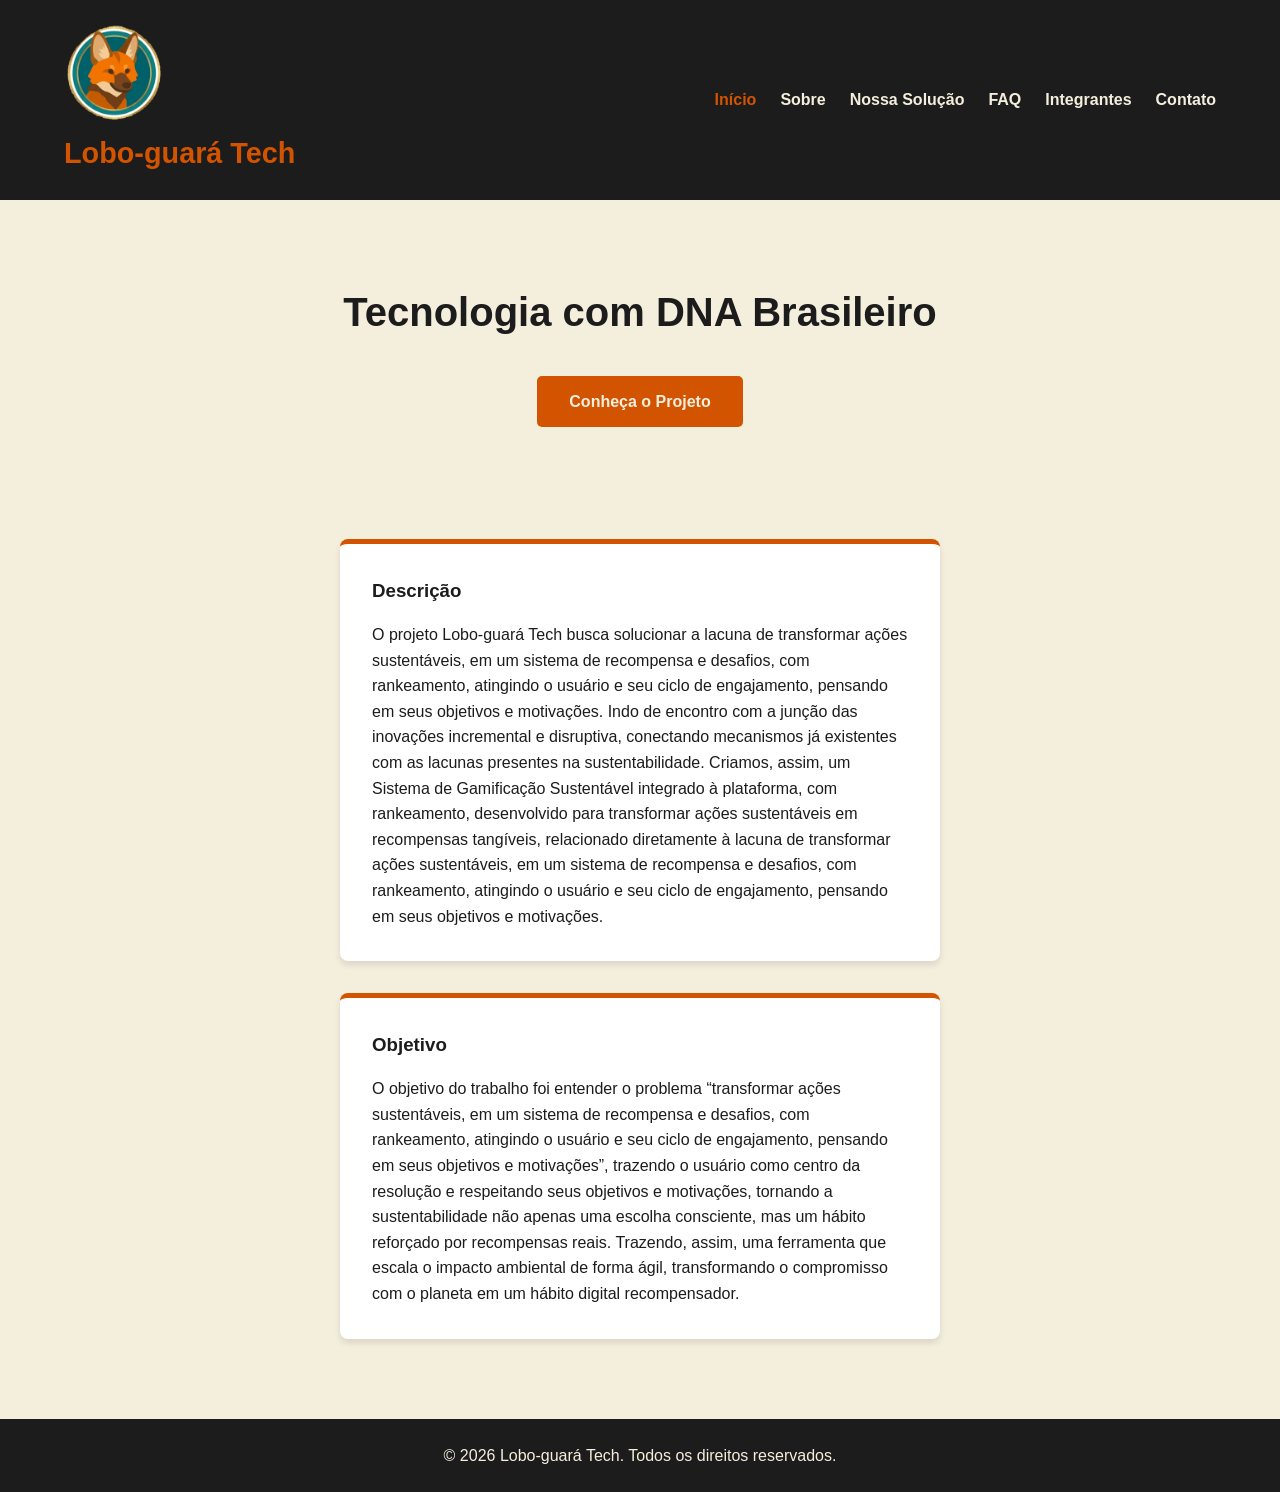
==== index.html @ 88eff368 "Primeira versão" ====
<!DOCTYPE html>
<html lang="pt-BR">
<head>
    <meta charset="UTF-8">
    <meta name="viewport" content="width=device-width, initial-scale=1.0">
    <title>Lobo-guará Tech | Início</title>
    <link rel="stylesheet" href="css/style.css">
    <script src="js/main.js" defer></script>
</head>
<body>

    <header class="cabecalho-principal">
        <div class="logo">
            <!-- Insira a imagem do logo do projeto na tag abaixo -->
             <a href="index.html"><img src="assets/img/Guara.PNG" alt="Lobo-guará Tech" width="100px"></a>
            <h1>Lobo-guará Tech</h1>

        </div>
        
        <nav class="menu-navegacao">
            <ul>
                <li><a href="index.html" class="ativo">Início</a></li>
                <li><a href="pag/sobre.html">Sobre</a></li>
                <li><a href="pag/solucao.html">Nossa Solução</a></li> 
                <li><a href="pag/faq.html">FAQ</a></li>
                <li><a href="pag/integrantes.html">Integrantes</a></li>
                <li><a href="pag/contato.html">Contato</a></li>
            </ul>
        </nav>
    </header>

    <main>
        <!-- Apenas um h1 por página foi utilizado (no header), agora usamos h2 em diante -->
        <section class="hero-section">
            <div class="conteudo-hero">
                <h2>Tecnologia com DNA Brasileiro</h2>
                <p>
                    <!-- Escreva aqui um parágrafo de impacto apresentando o problema que a Lobo-guará Tech resolve (ex: engajamento sustentável, gamificação, etc). -->
                </p>
                <a href="pag/sobre.html" class="btn-primary">Conheça o Projeto</a>
            </div>
        </section>

        <section class="destaques">
            <article class="card-info">
                <h3>Descrição</h3>
                <p>O projeto Lobo-guará Tech busca solucionar a lacuna de transformar ações sustentáveis, em um sistema de recompensa e desafios, com rankeamento, atingindo o usuário e seu ciclo de engajamento, pensando em seus objetivos e motivações. Indo de encontro com a junção das inovações incremental e disruptiva, conectando mecanismos já existentes com as lacunas presentes na sustentabilidade. Criamos, assim, um Sistema de Gamificação Sustentável integrado à plataforma, com rankeamento, desenvolvido para transformar ações sustentáveis em recompensas tangíveis, relacionado diretamente à lacuna de transformar ações sustentáveis, em um sistema de recompensa e desafios, com rankeamento, atingindo o usuário e seu ciclo de engajamento, pensando em seus objetivos e motivações.</p>
            </article>

            <article class="card-info">
                <h3>Objetivo</h3>
                <p>O objetivo do trabalho foi entender o problema “transformar ações sustentáveis, em um sistema de recompensa e desafios, com rankeamento, atingindo o usuário e seu ciclo de engajamento, pensando em seus objetivos e motivações”, trazendo o usuário como centro da resolução e respeitando seus objetivos e motivações, tornando a sustentabilidade não apenas uma escolha consciente, mas um hábito reforçado por recompensas reais. Trazendo, assim, uma ferramenta que escala o impacto ambiental de forma ágil, transformando o compromisso com o planeta em um hábito digital recompensador.
                </p>
            </article>

        </section>
    </main>

    <footer>
        <p>&copy; 2026 Lobo-guará Tech. Todos os direitos reservados.</p>
        <!-- Escreva aqui ou adicione links para redes sociais, se houver -->
    </footer>

</body>
</html>
---- css/style.css ----
/* ========================================================
   1. VARIÁVEIS DE CORES (Regra 60/30/10) E TIPOGRAFIA
======================================================== */
:root {
    /* 60% Dominante - Fundo */
    --cor-dominante: #F4EEDD; 
    
    /* 30% Secundária - Elementos de destaque e botões */
    --cor-secundaria: #D35400; 
    
    /* 10% Destaque/Acento - Textos principais e detalhes */
    --cor-acento: #1C1C1C; 
    
    /* Variáveis Extras de Apoio */
    --cor-fundo-card: #FFFFFF;
    --fonte-principal: 'Segoe UI', Tahoma, Geneva, Verdana, sans-serif;
}

/* ========================================================
   2. RESET BÁSICO E LAYOUT GERAL
======================================================== */
* {
    margin: 0;
    padding: 0;
    box-sizing: border-box;
}

body {
    background-color: var(--cor-dominante);
    color: var(--cor-acento);
    font-family: var(--fonte-principal);
    line-height: 1.6;
}

/* ========================================================
   3. CABEÇALHO E NAVEGAÇÃO
======================================================== */
.cabecalho-principal {
    background-color: var(--cor-acento);
    color: var(--cor-dominante);
    padding: 1.5rem 5%;
    display: flex;
    justify-content: space-between;
    align-items: center;
}

.cabecalho-principal h1 {
    font-size: 1.8rem;
    color: var(--cor-secundaria); /* Toque da cor do lobo no logo */
}

.menu-navegacao ul {
    list-style: none;
    display: flex;
    gap: 1.5rem;
}

.menu-navegacao a {
    color: var(--cor-dominante);
    text-decoration: none;
    font-weight: 600;
    transition: color 0.3s ease;
}

.menu-navegacao a:hover, 
.menu-navegacao a.ativo {
    color: var(--cor-secundaria);
}

/* ========================================================
   4. SEÇÕES PRINCIPAIS (HERO E CARDS)
======================================================== */
.hero-section {
    text-align: center;
    padding: 5rem 2rem;
}

.hero-section h2 {
    font-size: 2.5rem;
    margin-bottom: 1rem;
}

.hero-section p {
    font-size: 1.2rem;
    max-width: 600px;
    margin: 0 auto 2rem auto;
}

/* Botão utilizando a cor secundária (30%) */
.btn-primary {
    background-color: var(--cor-secundaria);
    color: var(--cor-dominante);
    padding: 0.8rem 2rem;
    text-decoration: none;
    font-weight: bold;
    border-radius: 5px;
    transition: background-color 0.3s ease, transform 0.2s;
    display: inline-block;
}

.btn-primary:hover {
    background-color: #A04000; /* Tom mais escuro para o hover */
    transform: scale(1.05);
}

/* Layout de Cards (Demonstração de estrutura limpa) */
.destaques {
    display: flex;
    justify-content: center;
    gap: 2rem;
    padding: 2rem 5%;
    flex-wrap: wrap; /* Ajuda na responsividade inicial */
}

.card-info {
    background-color: var(--cor-fundo-card);
    padding: 2rem;
    border-radius: 8px;
    width: 600px;
    box-shadow: 0 4px 6px rgba(0,0,0,0.1);
    border-top: 5px solid var(--cor-secundaria);
}

.card-info h3 {
    margin-bottom: 1rem;
    color: var(--cor-acento);
}

/* ========================================================
   5. RODAPÉ
======================================================== */
footer {
    background-color: var(--cor-acento);
    color: var(--cor-dominante);
    text-align: center;
    padding: 1.5rem 0;
    margin-top: 3rem;
}

/* ========================================================
   6. RESPONSIVIDADE (Critério 7)
======================================================== */

/* Tablet (Telas até 768px) */
@media (max-width: 768px) {
    .cabecalho-principal {
        flex-direction: column;
        gap: 1rem;
        text-align: center;
    }
    
    .menu-navegacao ul {
        flex-wrap: wrap;
        justify-content: center;
    }

    .hero-section h2 {
        font-size: 2rem;
    }
}

/* Mobile (Telas até 480px) */
@media (max-width: 480px) {
    .destaques {
        flex-direction: column;
        align-items: center;
    }

    .card-info {
        width: 100%; /* Ocupa toda a tela no celular */
    }

    .menu-navegacao ul {
        flex-direction: column;
        gap: 0.5rem;
    }
}
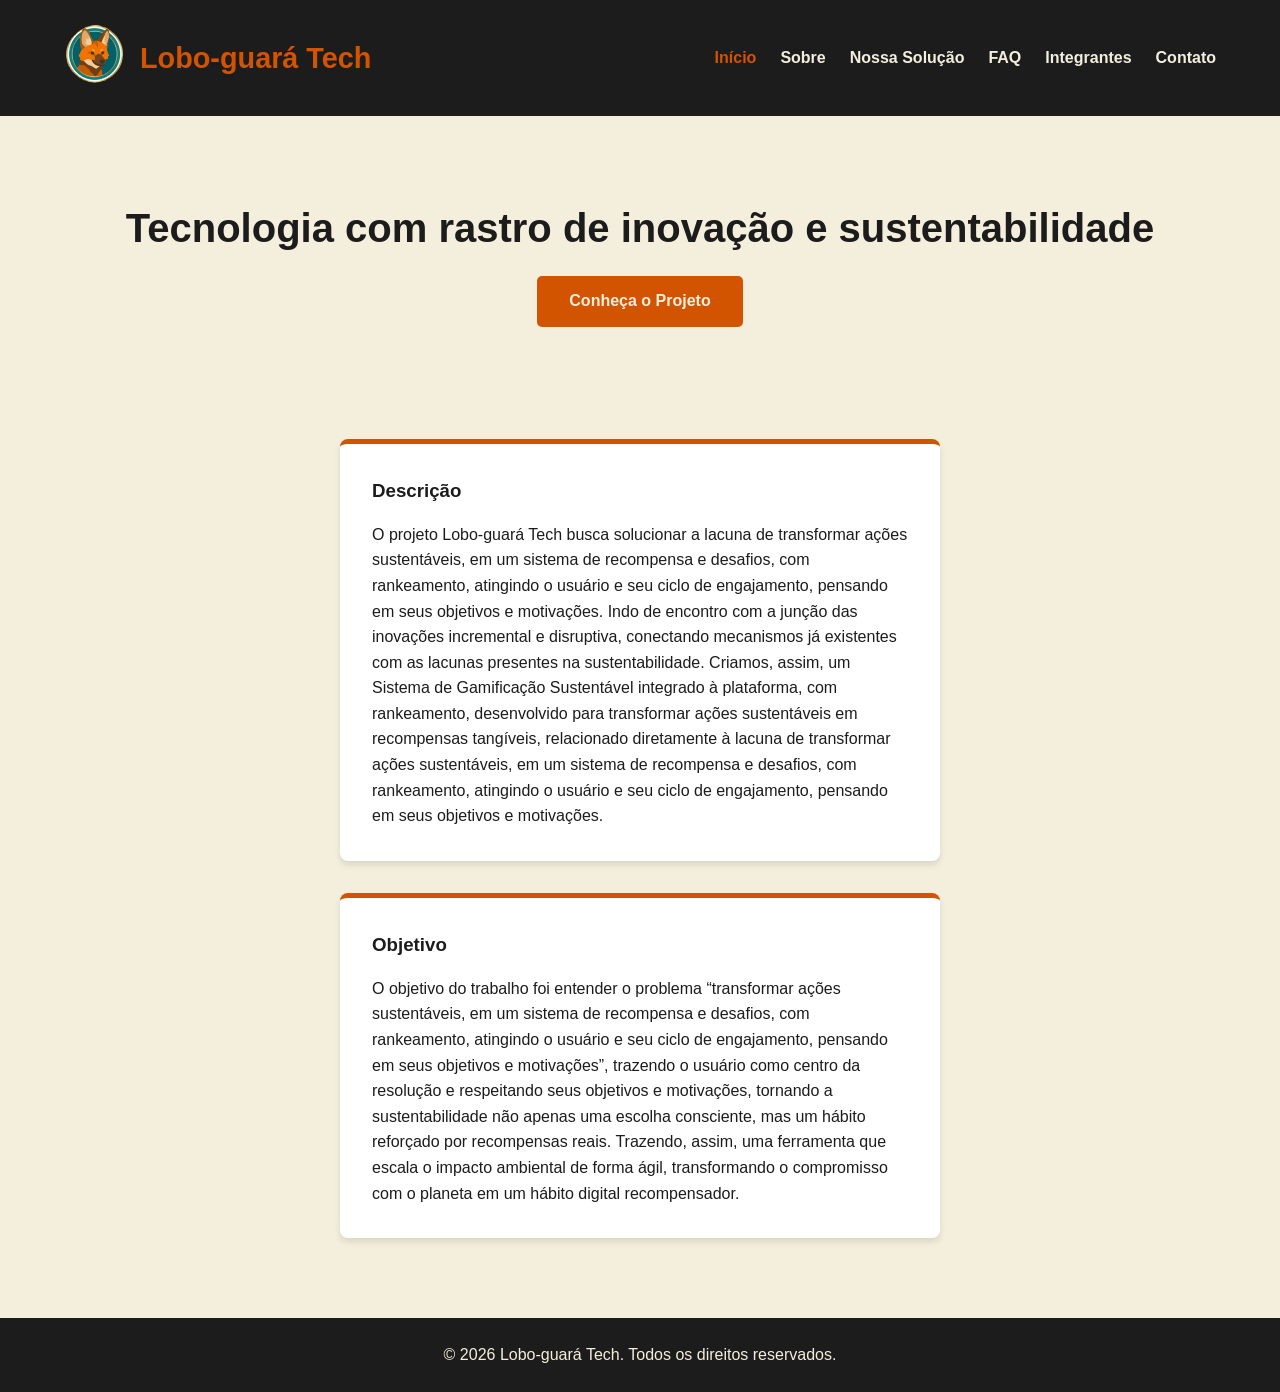
==== commit 8230c214: "Terceira versão" ====
--- a/index.html
+++ b/index.html
@@ -11,8 +11,7 @@
 
     <header class="cabecalho-principal">
         <div class="logo">
-            <!-- Insira a imagem do logo do projeto na tag abaixo -->
-             <a href="index.html"><img src="assets/img/Guara.PNG" alt="Lobo-guará Tech" width="100px"></a>
+             <a href="index.html"><img src="img/Guara.PNG" alt="Lobo-guará Tech"></a>
             <h1>Lobo-guará Tech</h1>
 
         </div>
@@ -30,13 +29,9 @@
     </header>
 
     <main>
-        <!-- Apenas um h1 por página foi utilizado (no header), agora usamos h2 em diante -->
         <section class="hero-section">
             <div class="conteudo-hero">
-                <h2>Tecnologia com DNA Brasileiro</h2>
-                <p>
-                    <!-- Escreva aqui um parágrafo de impacto apresentando o problema que a Lobo-guará Tech resolve (ex: engajamento sustentável, gamificação, etc). -->
-                </p>
+                <h2>Tecnologia com rastro de inovação e sustentabilidade</h2>
                 <a href="pag/sobre.html" class="btn-primary">Conheça o Projeto</a>
             </div>
         </section>
--- a/css/style.css
+++ b/css/style.css
@@ -1,24 +1,13 @@
-/* ========================================================
-   1. VARIÁVEIS DE CORES (Regra 60/30/10) E TIPOGRAFIA
-======================================================== */
+/* Cores na regra 60/30/10 */
 :root {
-    /* 60% Dominante - Fundo */
     --cor-dominante: #F4EEDD; 
-    
-    /* 30% Secundária - Elementos de destaque e botões */
     --cor-secundaria: #D35400; 
-    
-    /* 10% Destaque/Acento - Textos principais e detalhes */
     --cor-acento: #1C1C1C; 
-    
-    /* Variáveis Extras de Apoio */
     --cor-fundo-card: #FFFFFF;
     --fonte-principal: 'Segoe UI', Tahoma, Geneva, Verdana, sans-serif;
 }
 
-/* ========================================================
-   2. RESET BÁSICO E LAYOUT GERAL
-======================================================== */
+/* Reset de informações e layout */
 * {
     margin: 0;
     padding: 0;
@@ -32,9 +21,7 @@
     line-height: 1.6;
 }
 
-/* ========================================================
-   3. CABEÇALHO E NAVEGAÇÃO
-======================================================== */
+/* Cabeçalho */
 .cabecalho-principal {
     background-color: var(--cor-acento);
     color: var(--cor-dominante);
@@ -44,9 +31,24 @@
     align-items: center;
 }
 
+.cabecalho-principal .logo {
+    display: flex;
+    align-items: center;
+    gap: 15px;
+}
+
+
+.cabecalho-principal .logo img {
+    height: 60px;
+    width: auto;
+    object-fit: contain; 
+    
+}
+
 .cabecalho-principal h1 {
     font-size: 1.8rem;
-    color: var(--cor-secundaria); /* Toque da cor do lobo no logo */
+    color: var(--cor-secundaria);
+    font-weight: 700;
 }
 
 .menu-navegacao ul {
@@ -67,9 +69,7 @@
     color: var(--cor-secundaria);
 }
 
-/* ========================================================
-   4. SEÇÕES PRINCIPAIS (HERO E CARDS)
-======================================================== */
+/* Seções principais */
 .hero-section {
     text-align: center;
     padding: 5rem 2rem;
@@ -86,7 +86,6 @@
     margin: 0 auto 2rem auto;
 }
 
-/* Botão utilizando a cor secundária (30%) */
 .btn-primary {
     background-color: var(--cor-secundaria);
     color: var(--cor-dominante);
@@ -99,17 +98,16 @@
 }
 
 .btn-primary:hover {
-    background-color: #A04000; /* Tom mais escuro para o hover */
+    background-color: #A04000;
     transform: scale(1.05);
 }
 
-/* Layout de Cards (Demonstração de estrutura limpa) */
 .destaques {
     display: flex;
     justify-content: center;
     gap: 2rem;
     padding: 2rem 5%;
-    flex-wrap: wrap; /* Ajuda na responsividade inicial */
+    flex-wrap: wrap;
 }
 
 .card-info {
@@ -126,9 +124,7 @@
     color: var(--cor-acento);
 }
 
-/* ========================================================
-   5. RODAPÉ
-======================================================== */
+/* Rodapé */
 footer {
     background-color: var(--cor-acento);
     color: var(--cor-dominante);
@@ -137,11 +133,348 @@
     margin-top: 3rem;
 }
 
-/* ========================================================
-   6. RESPONSIVIDADE (Critério 7)
-======================================================== */
-
-/* Tablet (Telas até 768px) */
+/* Integrantes */
+
+.intro-quem-somos {
+    text-align: center;
+    padding: 3rem 5%;
+}
+
+.grid-integrantes {
+    display: flex;
+    justify-content: center;
+    flex-wrap: wrap; /* Garante que os cards quebrem de linha se não couberem */
+    gap: 2.5rem;
+    padding: 0 5% 4rem 5%;
+}
+
+.card-integrante {
+    background-color: var(--cor-fundo-card);
+    border-radius: 12px;
+    overflow: hidden;
+    width: 280px;
+    box-shadow: 0 8px 15px rgba(0,0,0,0.1);
+    transition: transform 0.3s ease;
+    border: 1px solid rgba(28, 28, 28, 0.1); /* 10% de detalhe escuro */
+}
+
+.card-integrante:hover {
+    transform: translateY(-10px);
+}
+
+.foto-container img {
+    width: 100%;
+    height: 250px;
+    object-fit: cover; /* Garante que a foto não fique esticada */
+    filter: grayscale(20%); /* Toque artístico opcional */
+}
+
+.info-integrante {
+    padding: 1.5rem;
+    text-align: center;
+}
+
+.info-integrante h3 {
+    color: var(--cor-acento);
+    margin-bottom: 0.5rem;
+    font-size: 1.4rem;
+}
+
+.info-integrante p {
+    font-size: 0.9rem;
+    margin-bottom: 0.3rem;
+}
+
+.links-sociais {
+    margin-top: 1.2rem;
+    display: flex;
+    justify-content: center;
+    gap: 0.8rem;
+}
+
+.btn-social {
+    text-decoration: none;
+    font-size: 0.85rem;
+    font-weight: bold;
+    padding: 0.5rem 1rem;
+    border: 2px solid var(--cor-secundaria);
+    color: var(--cor-secundaria);
+    border-radius: 20px;
+    transition: all 0.3s ease;
+}
+
+.btn-social:hover {
+    background-color: var(--cor-secundaria);
+    color: var(--cor-dominante);
+}
+
+@media (max-width: 480px) {
+    .grid-integrantes {
+        flex-direction: column;
+        align-items: center;
+    }
+    
+    .card-integrante {
+        width: 100%;
+        max-width: 320px;
+    }
+}
+
+/* Sobre */
+.container-sobre {
+    max-width: 1000px;
+    margin: 0 auto;
+    padding: 2rem 5%;
+}
+
+.conteudo-flex{
+    background-color: white;
+}
+
+.secao-sobre {
+    margin-bottom: 4rem;
+}
+
+.secao-sobre h2 {
+    color: var(--cor-secundaria); /* 30% da paleta para títulos */
+    border-bottom: 2px solid var(--cor-secundaria);
+    display: inline-block;
+    margin-bottom: 1.5rem;
+    font-size: 2rem;
+}
+
+.secao-destaque {
+    background-color: var(--cor-acento); /* 10% - Contraste forte */
+    color: var(--cor-dominante);
+    padding: 3rem;
+    border-radius: 15px;
+}
+
+.secao-destaque h2 {
+    color: var(--cor-secundaria);
+    border-color: var(--cor-secundaria);
+}
+
+.lista-tecnologias {
+    list-style: none;
+    display: grid;
+    grid-template-columns: repeat(auto-fit, minmax(250px, 1fr));
+    gap: 1.5rem;
+}
+
+.lista-tecnologias li {
+    background: var(--cor-fundo-card);
+    padding: 1.5rem;
+    border-left: 5px solid var(--cor-secundaria);
+    border-radius: 5px;
+    box-shadow: 0 4px 6px rgba(0,0,0,0.05);
+}
+
+.timeline {
+    display: flex;
+    flex-direction: column;
+    gap: 2rem;
+    border-left: 3px dashed var(--cor-acento);
+    padding-left: 2rem;
+    margin-left: 1rem;
+}
+
+.timeline-item {
+    position: relative;
+}
+
+.timeline-item::before {
+    content: '';
+    position: absolute;
+    left: -2.45rem;
+    top: 0.5rem;
+    width: 15px;
+    height: 15px;
+    background-color: var(--cor-secundaria);
+    border-radius: 50%;
+}
+
+@media (max-width: 768px) {
+    .secao-destaque {
+        padding: 1.5rem;
+    }
+    
+    .secao-sobre h2 {
+        font-size: 1.6rem;
+    }
+}
+
+/* Faq */
+.container-faq {
+    max-width: 800px;
+    margin: 0 auto;
+    padding: 3rem 5%;
+}
+
+.introducao-faq {
+    text-align: center;
+    margin-bottom: 3rem;
+}
+
+.accordion {
+    display: flex;
+    flex-direction: column;
+    gap: 1rem;
+}
+
+.faq-item {
+    background-color: var(--cor-fundo-card);
+    border-radius: 8px;
+    border: 1px solid rgba(211, 84, 0, 0.2); /* Sutil toque da cor secundária */
+    overflow: hidden;
+    box-shadow: 0 4px 6px rgba(0,0,0,0.05);
+}
+
+.faq-question {
+    width: 100%;
+    padding: 1.5rem;
+    background-color: var(--cor-fundo-card);
+    color: var(--cor-acento);
+    text-align: left;
+    border: none;
+    outline: none;
+    font-size: 1.1rem;
+    font-weight: bold;
+    cursor: pointer;
+    display: flex;
+    justify-content: space-between;
+    align-items: center;
+    transition: background-color 0.3s ease;
+}
+
+.faq-question:hover {
+    background-color: rgba(211, 84, 0, 0.1);
+    color: var(--cor-secundaria);
+}
+
+.faq-question::after {
+    content: '+';
+    font-size: 1.5rem;
+    color: var(--cor-secundaria);
+}
+
+.faq-item.active .faq-question {
+    background-color: var(--cor-secundaria);
+    color: var(--cor-dominante);
+}
+
+.faq-item.active .faq-question::after {
+    content: '-';
+    color: var(--cor-dominante);
+}
+
+.faq-answer {
+    max-height: 0;
+    overflow: hidden;
+    transition: max-height 0.3s ease-out, padding 0.3s ease;
+    background-color: #fff;
+}
+
+.faq-answer p {
+    padding: 1.5rem;
+}
+
+.faq-item.active .faq-answer {
+    max-height: 500px;
+}
+
+/* Contato */
+.container-contato {
+    display: flex;
+    justify-content: space-between;
+    gap: 4rem;
+    max-width: 1100px;
+    margin: 4rem auto;
+    padding: 0 5%;
+}
+
+.info-contato {
+    flex: 1;
+}
+
+.info-contato h2 {
+    color: var(--cor-secundaria);
+    font-size: 2.5rem;
+    margin-bottom: 1.5rem;
+}
+
+.dados-contato {
+    margin-top: 2rem;
+    background-color: var(--cor-acento);
+    color: var(--cor-dominante);
+    padding: 2rem;
+    border-radius: 10px;
+}
+
+.secao-formulario {
+    flex: 1.5;
+    background-color: var(--cor-fundo-card);
+    padding: 2.5rem;
+    border-radius: 15px;
+    box-shadow: 0 10px 30px rgba(0,0,0,0.1);
+}
+
+.grupo-input {
+    margin-bottom: 1.5rem;
+}
+
+.grupo-input label {
+    display: block;
+    margin-bottom: 0.5rem;
+    font-weight: bold;
+    color: var(--cor-acento);
+}
+
+.grupo-input input, 
+.grupo-input textarea {
+    width: 100%;
+    padding: 0.8rem;
+    border: 1px solid #ddd;
+    border-radius: 5px;
+    font-family: inherit;
+    transition: border-color 0.3s;
+}
+
+.grupo-input input:focus, 
+.grupo-input textarea:focus {
+    outline: none;
+    border-color: var(--cor-secundaria);
+}
+
+.feedback {
+    margin-top: 1rem;
+    padding: 1rem;
+    border-radius: 5px;
+    font-size: 0.9rem;
+    font-weight: bold;
+}
+
+.erro {
+    background-color: #f8d7da;
+    color: #721c24;
+    border: 1px solid #f5c6cb;
+}
+
+.sucesso {
+    background-color: #d4edda;
+    color: #155724;
+    border: 1px solid #c3e6cb;
+}
+
+@media (max-width: 768px) {
+    .container-contato {
+        flex-direction: column;
+        margin: 2rem auto;
+    }
+}
+
+/* Resposividade */
+
 @media (max-width: 768px) {
     .cabecalho-principal {
         flex-direction: column;
@@ -159,7 +492,6 @@
     }
 }
 
-/* Mobile (Telas até 480px) */
 @media (max-width: 480px) {
     .destaques {
         flex-direction: column;
@@ -167,11 +499,11 @@
     }
 
     .card-info {
-        width: 100%; /* Ocupa toda a tela no celular */
+        width: 100%;
     }
 
     .menu-navegacao ul {
         flex-direction: column;
         gap: 0.5rem;
     }
-}+}
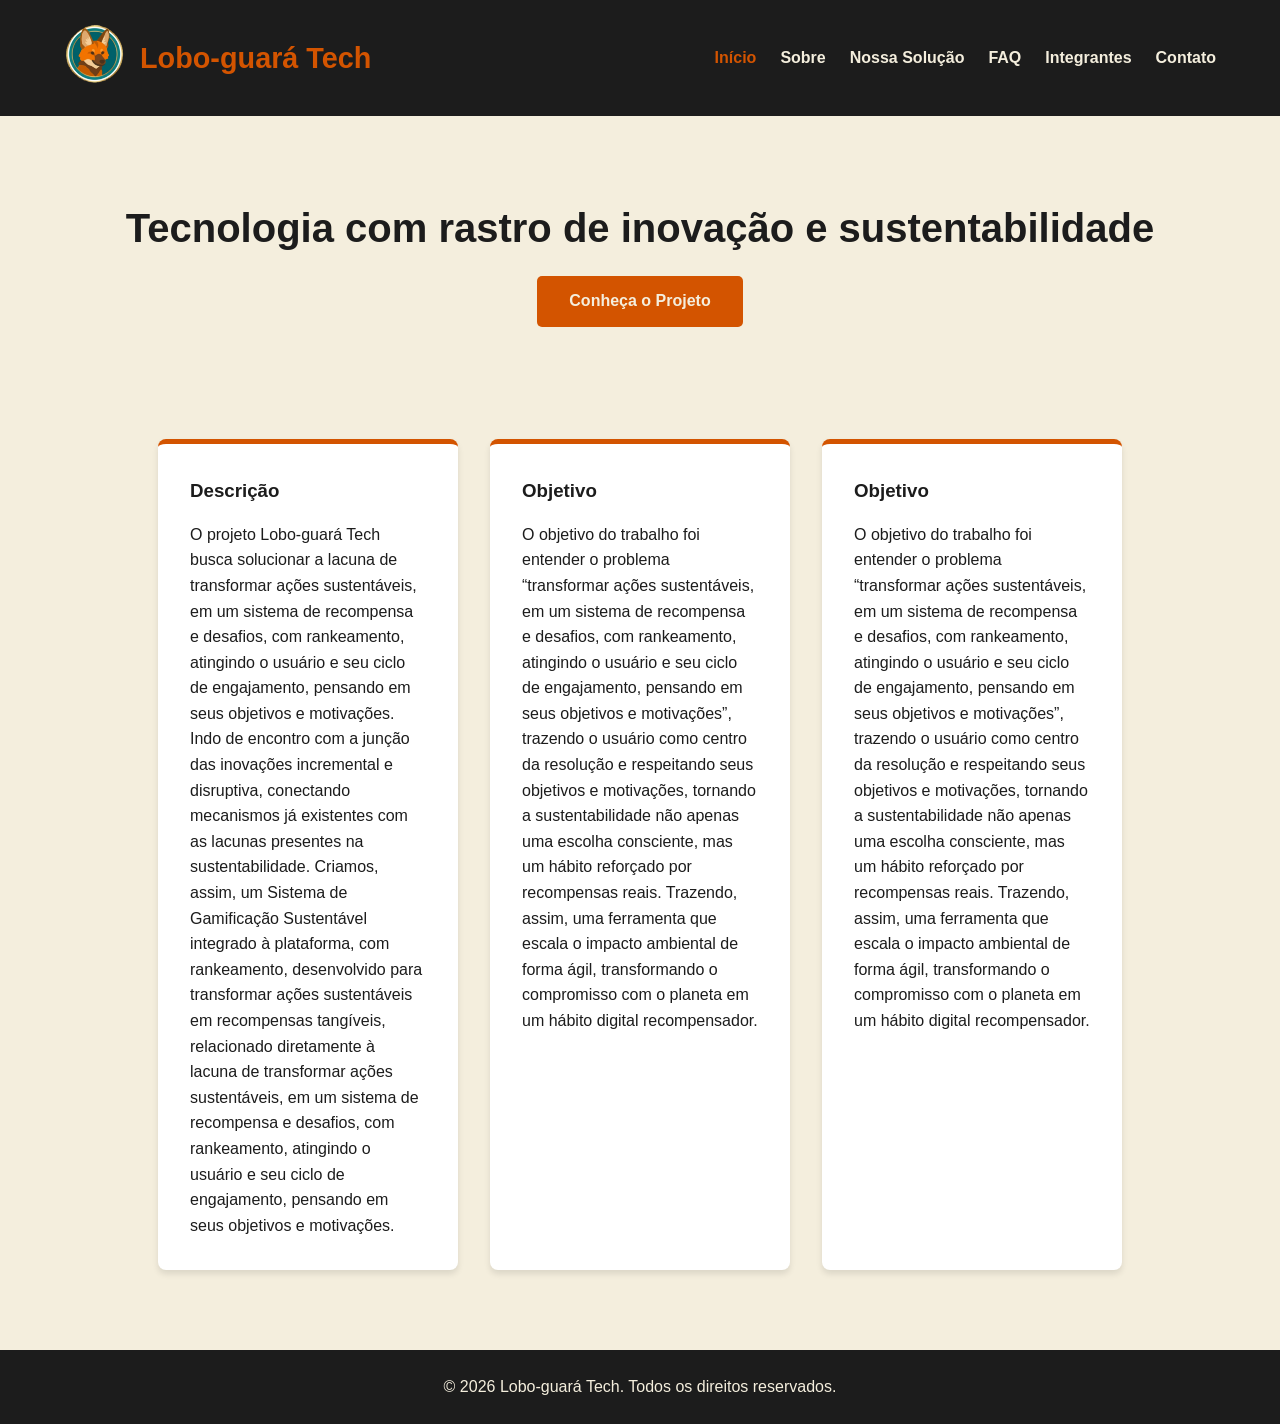
==== commit 9c7a304d: "Quarta versão" ====
--- a/index.html
+++ b/index.html
@@ -48,6 +48,12 @@
                 </p>
             </article>
 
+            <article class="card-info">
+                <h3>Objetivo</h3>
+                <p>O objetivo do trabalho foi entender o problema “transformar ações sustentáveis, em um sistema de recompensa e desafios, com rankeamento, atingindo o usuário e seu ciclo de engajamento, pensando em seus objetivos e motivações”, trazendo o usuário como centro da resolução e respeitando seus objetivos e motivações, tornando a sustentabilidade não apenas uma escolha consciente, mas um hábito reforçado por recompensas reais. Trazendo, assim, uma ferramenta que escala o impacto ambiental de forma ágil, transformando o compromisso com o planeta em um hábito digital recompensador.
+                </p>
+            </article>
+
         </section>
     </main>
 
--- a/css/style.css
+++ b/css/style.css
@@ -114,7 +114,7 @@
     background-color: var(--cor-fundo-card);
     padding: 2rem;
     border-radius: 8px;
-    width: 600px;
+    width: 300px;
     box-shadow: 0 4px 6px rgba(0,0,0,0.1);
     border-top: 5px solid var(--cor-secundaria);
 }
@@ -143,7 +143,7 @@
 .grid-integrantes {
     display: flex;
     justify-content: center;
-    flex-wrap: wrap; /* Garante que os cards quebrem de linha se não couberem */
+    flex-wrap: wrap;
     gap: 2.5rem;
     padding: 0 5% 4rem 5%;
 }
@@ -155,7 +155,7 @@
     width: 280px;
     box-shadow: 0 8px 15px rgba(0,0,0,0.1);
     transition: transform 0.3s ease;
-    border: 1px solid rgba(28, 28, 28, 0.1); /* 10% de detalhe escuro */
+    border: 1px solid rgba(28, 28, 28, 0.1);
 }
 
 .card-integrante:hover {
@@ -228,7 +228,12 @@
 }
 
 .conteudo-flex{
-    background-color: white;
+    background-color: var(--cor-fundo-card); /* Fundo branco/claro */
+    padding: 2rem;
+    border-radius: 12px;
+    border-left: 6px solid var(--cor-secundaria); /* Detalhe em laranja (30%) */
+    box-shadow: 0 4px 15px rgba(0, 0, 0, 0.05); /* Sombra leve para profundidade */
+    flex: 2;
 }
 
 .secao-sobre {
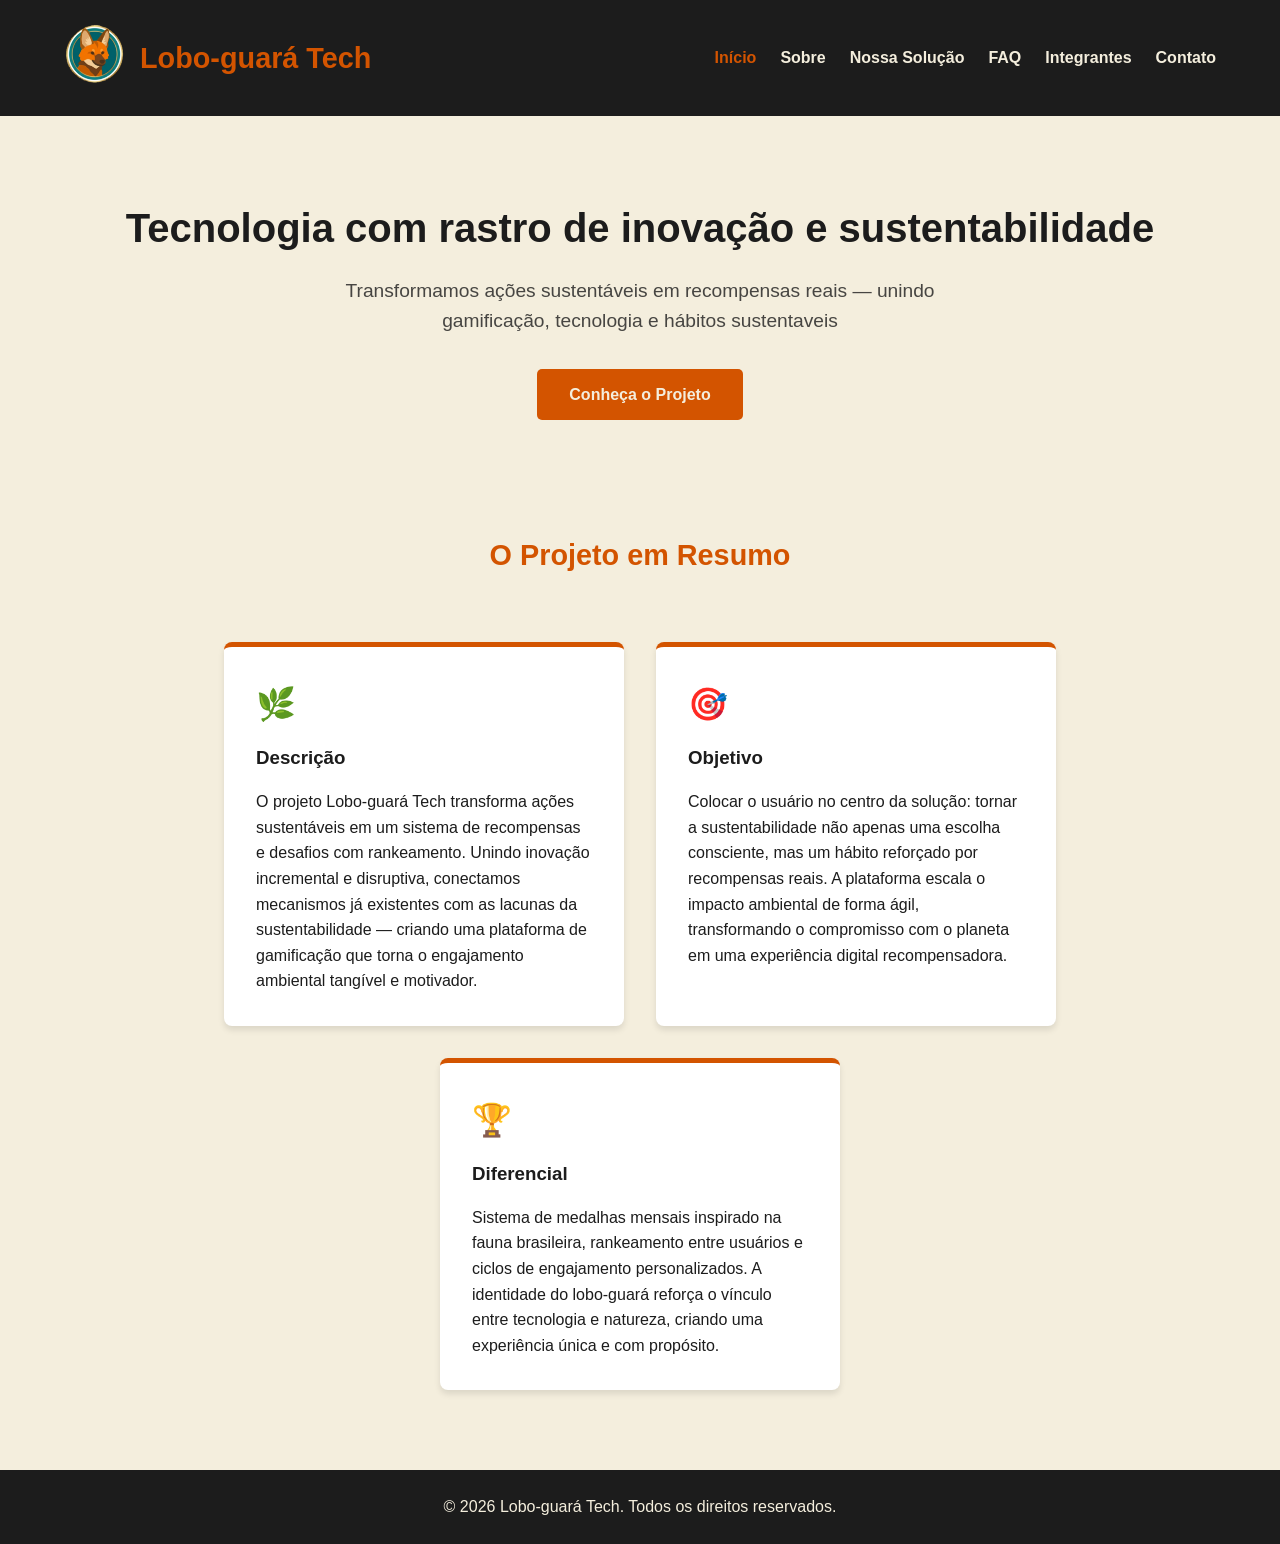
==== commit 6f88bfb7: "Quinta versão" ====
--- a/index.html
+++ b/index.html
@@ -32,26 +32,29 @@
         <section class="hero-section">
             <div class="conteudo-hero">
                 <h2>Tecnologia com rastro de inovação e sustentabilidade</h2>
+                <p class="hero-subtitulo">Transformamos ações sustentáveis em recompensas reais — unindo gamificação, tecnologia e hábitos sustentaveis</p>
                 <a href="pag/sobre.html" class="btn-primary">Conheça o Projeto</a>
             </div>
         </section>
 
         <section class="destaques">
+            <h2 class="titulo-destaques">O Projeto em Resumo</h2>
             <article class="card-info">
+                <span class="card-icone">🌿</span>
                 <h3>Descrição</h3>
-                <p>O projeto Lobo-guará Tech busca solucionar a lacuna de transformar ações sustentáveis, em um sistema de recompensa e desafios, com rankeamento, atingindo o usuário e seu ciclo de engajamento, pensando em seus objetivos e motivações. Indo de encontro com a junção das inovações incremental e disruptiva, conectando mecanismos já existentes com as lacunas presentes na sustentabilidade. Criamos, assim, um Sistema de Gamificação Sustentável integrado à plataforma, com rankeamento, desenvolvido para transformar ações sustentáveis em recompensas tangíveis, relacionado diretamente à lacuna de transformar ações sustentáveis, em um sistema de recompensa e desafios, com rankeamento, atingindo o usuário e seu ciclo de engajamento, pensando em seus objetivos e motivações.</p>
+                <p>O projeto Lobo-guará Tech transforma ações sustentáveis em um sistema de recompensas e desafios com rankeamento. Unindo inovação incremental e disruptiva, conectamos mecanismos já existentes com as lacunas da sustentabilidade — criando uma plataforma de gamificação que torna o engajamento ambiental tangível e motivador.</p>
             </article>
 
             <article class="card-info">
+                <span class="card-icone">🎯</span>
                 <h3>Objetivo</h3>
-                <p>O objetivo do trabalho foi entender o problema “transformar ações sustentáveis, em um sistema de recompensa e desafios, com rankeamento, atingindo o usuário e seu ciclo de engajamento, pensando em seus objetivos e motivações”, trazendo o usuário como centro da resolução e respeitando seus objetivos e motivações, tornando a sustentabilidade não apenas uma escolha consciente, mas um hábito reforçado por recompensas reais. Trazendo, assim, uma ferramenta que escala o impacto ambiental de forma ágil, transformando o compromisso com o planeta em um hábito digital recompensador.
-                </p>
+                <p>Colocar o usuário no centro da solução: tornar a sustentabilidade não apenas uma escolha consciente, mas um hábito reforçado por recompensas reais. A plataforma escala o impacto ambiental de forma ágil, transformando o compromisso com o planeta em uma experiência digital recompensadora.</p>
             </article>
 
             <article class="card-info">
-                <h3>Objetivo</h3>
-                <p>O objetivo do trabalho foi entender o problema “transformar ações sustentáveis, em um sistema de recompensa e desafios, com rankeamento, atingindo o usuário e seu ciclo de engajamento, pensando em seus objetivos e motivações”, trazendo o usuário como centro da resolução e respeitando seus objetivos e motivações, tornando a sustentabilidade não apenas uma escolha consciente, mas um hábito reforçado por recompensas reais. Trazendo, assim, uma ferramenta que escala o impacto ambiental de forma ágil, transformando o compromisso com o planeta em um hábito digital recompensador.
-                </p>
+                <span class="card-icone">🏆</span>
+                <h3>Diferencial</h3>
+                <p>Sistema de medalhas mensais inspirado na fauna brasileira, rankeamento entre usuários e ciclos de engajamento personalizados. A identidade do lobo-guará reforça o vínculo entre tecnologia e natureza, criando uma experiência única e com propósito.</p>
             </article>
 
         </section>
--- a/css/style.css
+++ b/css/style.css
@@ -86,6 +86,14 @@
     margin: 0 auto 2rem auto;
 }
 
+.hero-subtitulo {
+    font-size: 1.15rem;
+    max-width: 580px;
+    margin: 0 auto 2rem auto;
+    color: var(--cor-acento);
+    opacity: 0.8;
+}
+
 .btn-primary {
     background-color: var(--cor-secundaria);
     color: var(--cor-dominante);
@@ -100,6 +108,20 @@
 .btn-primary:hover {
     background-color: #A04000;
     transform: scale(1.05);
+}
+
+.titulo-destaques {
+    text-align: center;
+    font-size: 1.8rem;
+    color: var(--cor-secundaria);
+    margin-bottom: 2rem;
+    width: 100%;
+}
+
+.card-icone {
+    font-size: 2rem;
+    display: block;
+    margin-bottom: 0.8rem;
 }
 
 .destaques {
@@ -114,7 +136,7 @@
     background-color: var(--cor-fundo-card);
     padding: 2rem;
     border-radius: 8px;
-    width: 300px;
+    width: 400px;
     box-shadow: 0 4px 6px rgba(0,0,0,0.1);
     border-top: 5px solid var(--cor-secundaria);
 }
@@ -221,91 +243,336 @@
 }
 
 /* Sobre */
+
 .container-sobre {
-    max-width: 1000px;
+    max-width: 1100px;
     margin: 0 auto;
-    padding: 2rem 5%;
-}
-
-.conteudo-flex{
-    background-color: var(--cor-fundo-card); /* Fundo branco/claro */
+    padding: 4rem 5%;
+}
+
+.secao-sobre {
+    margin-bottom: 5rem;
+}
+
+/* Cabeçalho das Seções */
+.cabecalho-secao {
+    margin-bottom: 2.5rem;
+}
+
+.tag-projeto {
+    color: var(--cor-secundaria);
+    font-weight: bold;
+    text-transform: uppercase;
+    font-size: 0.85rem;
+    letter-spacing: 2px;
+    display: block;
+    margin-bottom: 0.5rem;
+}
+
+.secao-sobre h2 {
+    color: var(--cor-acento);
+    border-bottom: 3px solid var(--cor-secundaria);
+    display: inline-block;
+    padding-bottom: 5px;
+    margin: 0;
+    font-size: 2.2rem;
+}
+
+.conteudo-impacto {
+    display: flex;
+    gap: 3rem;
+    align-items: center;
+    background: var(--cor-fundo-card);
+    padding: 3.5rem;
+    border-radius: 20px;
+    box-shadow: 0 10px 40px rgba(0, 0, 0, 0.04);
+}
+
+.texto-principal {
+    flex: 2;
+}
+
+.texto-principal p {
+    font-size: 1.1rem;
+    line-height: 1.8;
+    color: var(--cor-acento);
+    margin-bottom: 1.2rem;
+    text-align: justify;
+}
+
+/* Estátistica */
+.card-estatistica {
+    flex: 1;
+    background: var(--cor-acento);
+    color: var(--cor-dominante);
+    padding: 2.5rem;
+    border-radius: 15px;
+    text-align: center;
+    box-shadow: 0 8px 20px rgba(0,0,0,0.15);
+}
+
+.card-estatistica .dado {
+    font-size: 3.5rem;
+    font-weight: 800;
+    color: var(--cor-secundaria);
+    display: block;
+    line-height: 1;
+    margin-bottom: 0.5rem;
+}
+
+.card-estatistica p {
+    font-size: 0.95rem;
+    line-height: 1.4;
+    margin: 0;
+}
+
+/* Cards */
+.grid-solucao {
+    display: grid;
+    grid-template-columns: repeat(auto-fit, minmax(300px, 1fr));
+    gap: 2rem;
+}
+
+.card-mini {
+    background: var(--cor-fundo-card);
+    padding: 2.5rem;
+    border-radius: 15px;
+    position: relative;
+    border-bottom: 5px solid var(--cor-secundaria);
+    box-shadow: 0 5px 15px rgba(0,0,0,0.03);
+    transition: transform 0.3s ease;
+}
+
+.card-mini:hover {
+    transform: translateY(-8px);
+}
+
+.badge-icon {
+    font-size: 0.9rem;
+    font-weight: bold;
+    color: var(--cor-secundaria);
+    background: rgba(211, 84, 0, 0.1);
+    width: 40px;
+    height: 40px;
+    display: flex;
+    align-items: center;
+    justify-content: center;
+    border-radius: 50%;
+    margin-bottom: 1.5rem;
+}
+
+.card-mini h3 {
+    margin-bottom: 1rem;
+    color: var(--cor-acento);
+}
+
+.card-mini p {
+    font-size: 1rem;
+    line-height: 1.6;
+    color: #555;
+}
+
+/* Roadmap */
+.timeline {
+    position: relative;
+    max-width: 850px;
+    margin: 3rem auto 0 auto;
+}
+
+.timeline::before {
+    content: '';
+    position: absolute;
+    left: 22px;
+    top: 0;
+    width: 4px;
+    height: 100%;
+    background-color: var(--cor-fundo-card);
+    border-radius: 2px;
+}
+
+.timeline-item {
+    position: relative;
+    margin-bottom: 3rem;
+    padding-left: 70px;
+    display: flex;
+    flex-direction: column;
+}
+
+.timeline-badge {
+    position: absolute;
+    left: 0;
+    top: 5px;
+    width: 48px;
+    height: 48px;
+    background-color: var(--cor-secundaria);
+    color: #fff;
+    border-radius: 50%;
+    display: flex;
+    align-items: center;
+    justify-content: center;
+    font-weight: bold;
+    z-index: 2;
+    box-shadow: 0 4px 12px rgba(213, 84, 0, 0.2);
+}
+
+.timeline-conteudo {
+    background-color: var(--cor-fundo-card);
     padding: 2rem;
     border-radius: 12px;
-    border-left: 6px solid var(--cor-secundaria); /* Detalhe em laranja (30%) */
-    box-shadow: 0 4px 15px rgba(0, 0, 0, 0.05); /* Sombra leve para profundidade */
-    flex: 2;
-}
-
-.secao-sobre {
+    box-shadow: 0 4px 20px rgba(0, 0, 0, 0.05);
+}
+
+/* Responsividade */
+@media (max-width: 900px) {
+    .conteudo-impacto {
+        flex-direction: column;
+        padding: 2rem;
+        gap: 2rem;
+    }
+
+    .card-estatistica {
+        width: 100%;
+    }
+
+    .secao-sobre h2 {
+        font-size: 1.8rem;
+    }
+}
+
+@media (max-width: 600px) {
+    .timeline::before { left: 17px; }
+    .timeline-item { padding-left: 50px; }
+    .timeline-badge { width: 38px; height: 38px; top: 10px; }
+}
+
+/* Nossa solução */
+
+.container-solucao {
+    max-width: 1200px;
+    margin: 0 auto;
+    padding: 3rem 5%;
+}
+
+.introducao-solucao {
     margin-bottom: 4rem;
-}
-
-.secao-sobre h2 {
-    color: var(--cor-secundaria); /* 30% da paleta para títulos */
-    border-bottom: 2px solid var(--cor-secundaria);
-    display: inline-block;
+    text-align: center;
+}
+
+/* Grid layout dinâmico para os 4 pilares */
+.grid-pilares {
+    display: grid;
+    grid-template-columns: repeat(auto-fit, minmax(250px, 1fr));
+    gap: 2rem;
+    margin-bottom: 5rem;
+}
+
+.card-pilar {
+    background-color: var(--cor-fundo-card); /* #FFFFFF */
+    padding: 2.5rem 2rem;
+    border-radius: 12px;
+    box-shadow: 0 5px 20px rgba(28, 28, 28, 0.05);
+    transition: transform 0.3s ease, border-color 0.3s ease;
+    border-top: 5px solid var(--cor-secundaria); /* Toque de 30% (Laranja) no topo */
+    display: flex;
+    flex-direction: column;
+    align-items: center;
+    text-align: center;
+}
+
+.card-pilar:hover {
+    transform: translateY(-8px);
+    box-shadow: 0 12px 25px rgba(211, 84, 0, 0.1); /* Sombra sutil em tom laranja */
+}
+
+.icone-pilar {
+    font-size: 2.8rem;
+    margin-bottom: 1rem;
+}
+
+.card-pilar h3 {
+    color: var(--cor-acento); /* Texto 10% */
+    font-size: 1.3rem;
+    margin-bottom: 1rem;
+}
+
+.card-pilar p {
+    font-size: 0.95rem;
+    line-height: 1.6;
+    color: #555;
+    text-align: justify;
+}
+
+/* Área de Destaque do Ranking */
+.box-destaque {
+    background-color: var(--cor-acento); /* Fundo 10% (Escuro) */
+    color: var(--cor-dominante); /* Texto 60% (Creme) */
+    padding: 3rem 2rem;
+    border-radius: 16px;
+    text-align: center;
+}
+
+.box-destaque h2 {
+    color: var(--cor-secundaria); /* Destaque em Laranja */
     margin-bottom: 1.5rem;
     font-size: 2rem;
 }
 
-.secao-destaque {
-    background-color: var(--cor-acento); /* 10% - Contraste forte */
-    color: var(--cor-dominante);
-    padding: 3rem;
-    border-radius: 15px;
-}
-
-.secao-destaque h2 {
-    color: var(--cor-secundaria);
-    border-color: var(--cor-secundaria);
-}
-
-.lista-tecnologias {
-    list-style: none;
-    display: grid;
-    grid-template-columns: repeat(auto-fit, minmax(250px, 1fr));
-    gap: 1.5rem;
-}
-
-.lista-tecnologias li {
-    background: var(--cor-fundo-card);
-    padding: 1.5rem;
-    border-left: 5px solid var(--cor-secundaria);
-    border-radius: 5px;
-    box-shadow: 0 4px 6px rgba(0,0,0,0.05);
-}
-
-.timeline {
-    display: flex;
-    flex-direction: column;
+.fluxo-ranking {
+    display: flex;
+    justify-content: space-around;
     gap: 2rem;
-    border-left: 3px dashed var(--cor-acento);
-    padding-left: 2rem;
-    margin-left: 1rem;
-}
-
-.timeline-item {
+    margin-top: 3rem;
+    flex-wrap: wrap;
+}
+
+.etapa-ranking {
+    flex: 1;
+    min-width: 220px;
+    background: rgba(255, 255, 255, 0.05);
+    padding: 2rem 1.5rem;
+    border-radius: 8px;
     position: relative;
-}
-
-.timeline-item::before {
-    content: '';
+    border: 1px solid rgba(213, 84, 0, 0.2);
+}
+
+.etapa-ranking span {
     position: absolute;
-    left: -2.45rem;
-    top: 0.5rem;
-    width: 15px;
-    height: 15px;
+    top: -20px;
+    left: 50%;
+    transform: translateX(-50%);
     background-color: var(--cor-secundaria);
+    color: #fff;
+    width: 40px;
+    height: 40px;
     border-radius: 50%;
-}
-
+    display: flex;
+    align-items: center;
+    justify-content: center;
+    font-weight: bold;
+    font-size: 1.2rem;
+    box-shadow: 0 4px 8px rgba(0,0,0,0.2);
+}
+
+.etapa-ranking h4 {
+    margin: 0.8rem 0 0.5rem 0;
+    color: #fff;
+    font-size: 1.1rem;
+}
+
+.etapa-ranking p {
+    font-size: 0.9rem;
+    color: #ccc;
+    line-height: 1.4;
+}
+
+/* Ajustes de Responsividade */
 @media (max-width: 768px) {
-    .secao-destaque {
-        padding: 1.5rem;
-    }
-    
-    .secao-sobre h2 {
-        font-size: 1.6rem;
+    .fluxo-ranking {
+        flex-direction: column;
+        gap: 3rem;
+    }
+    .etapa-ranking {
+        width: 100%;
     }
 }
 
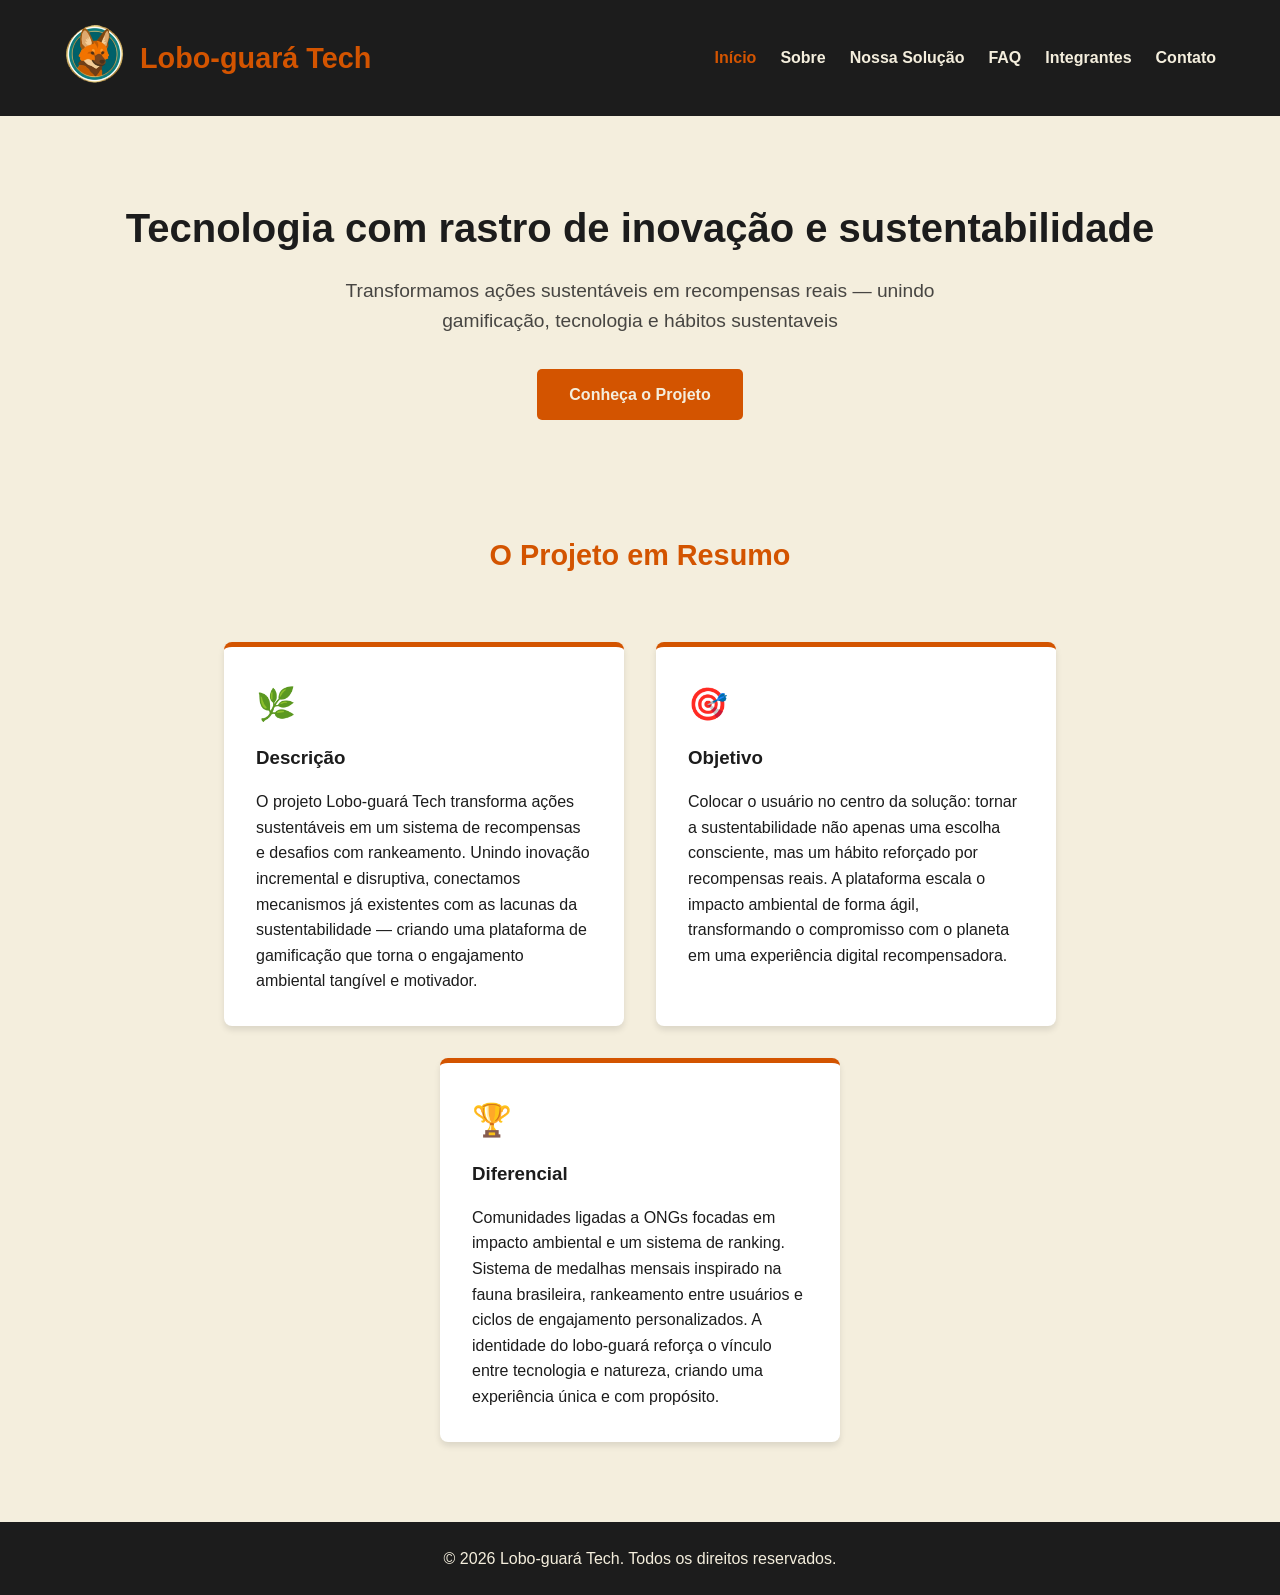
==== commit b83627ad: "Sexta versão" ====
--- a/index.html
+++ b/index.html
@@ -54,7 +54,7 @@
             <article class="card-info">
                 <span class="card-icone">🏆</span>
                 <h3>Diferencial</h3>
-                <p>Sistema de medalhas mensais inspirado na fauna brasileira, rankeamento entre usuários e ciclos de engajamento personalizados. A identidade do lobo-guará reforça o vínculo entre tecnologia e natureza, criando uma experiência única e com propósito.</p>
+                <p>Comunidades ligadas a ONGs focadas em impacto ambiental e um sistema de ranking. Sistema de medalhas mensais inspirado na fauna brasileira, rankeamento entre usuários e ciclos de engajamento personalizados. A identidade do lobo-guará reforça o vínculo entre tecnologia e natureza, criando uma experiência única e com propósito.</p>
             </article>
 
         </section>
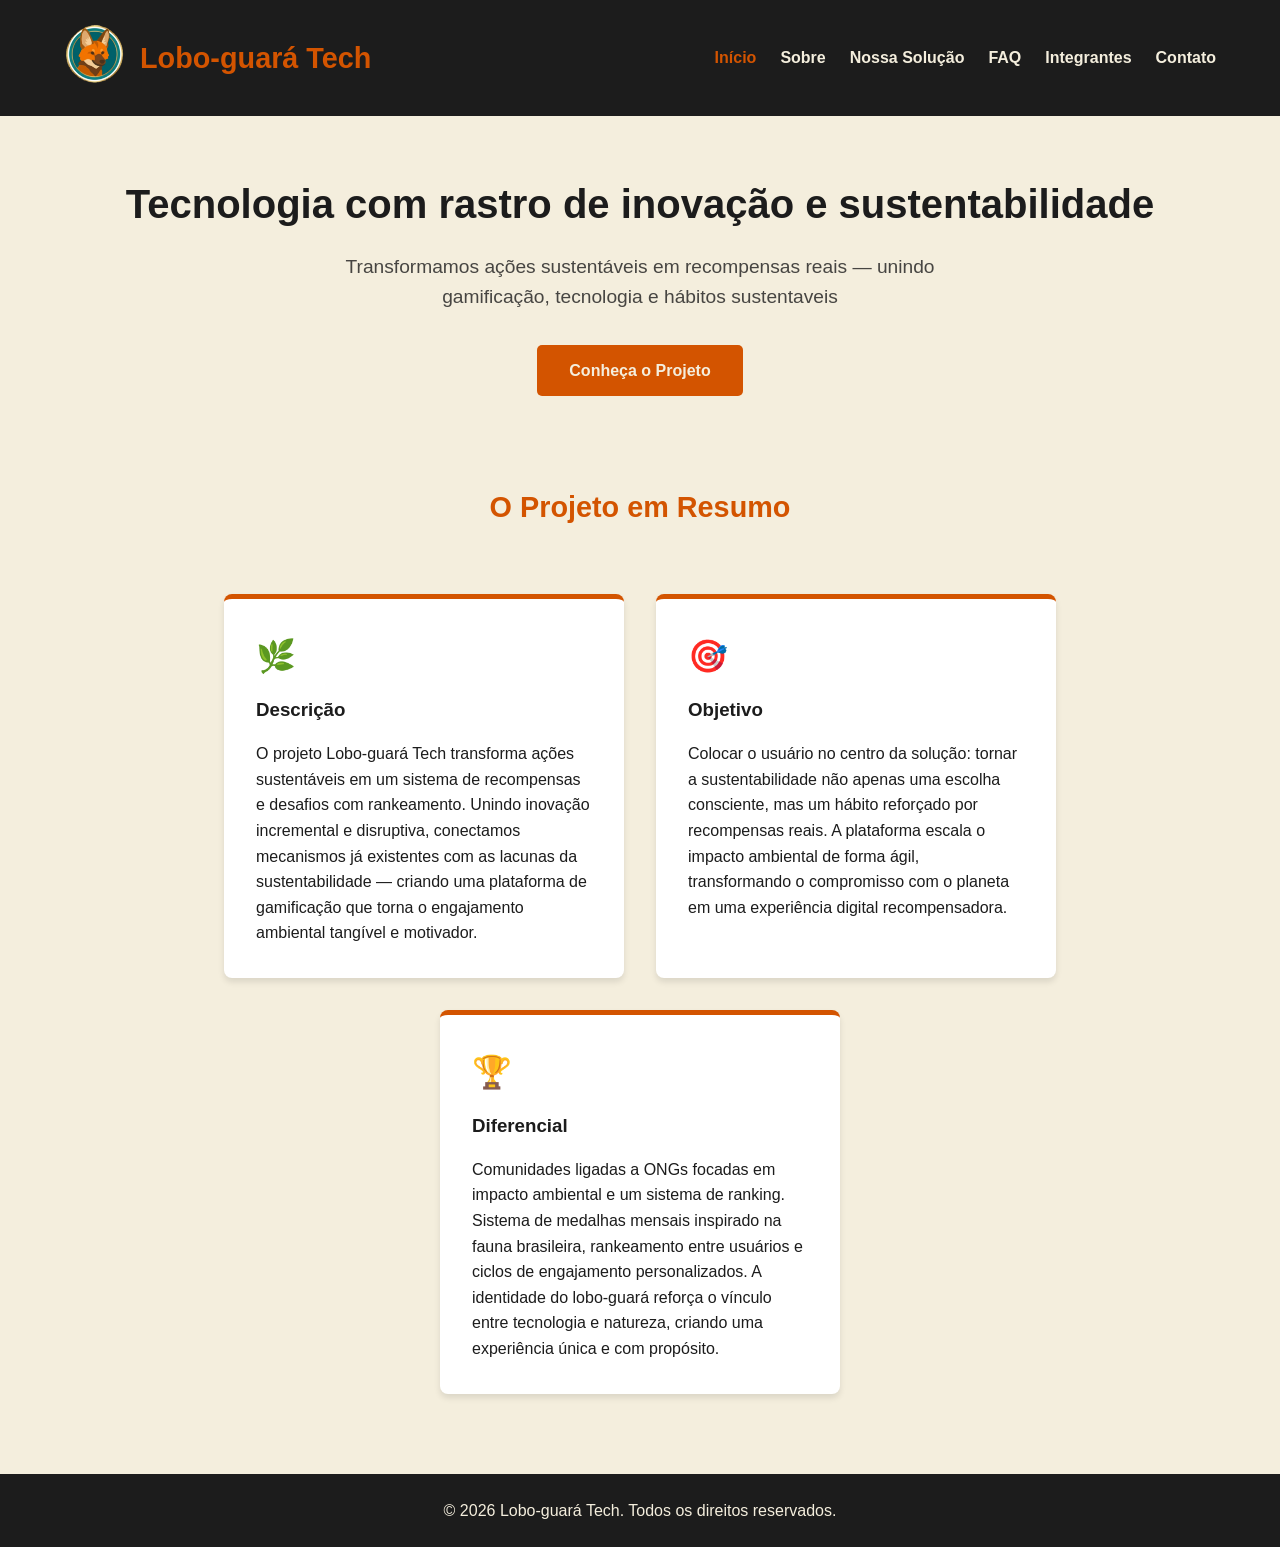
==== commit a259b927: "Nona versão" ====
--- a/index.html
+++ b/index.html
@@ -29,10 +29,10 @@
     </header>
 
     <main>
-        <section class="hero-section">
-            <div class="conteudo-hero">
+        <section class="info-section">
+            <div class="conteudo-info">
                 <h2>Tecnologia com rastro de inovação e sustentabilidade</h2>
-                <p class="hero-subtitulo">Transformamos ações sustentáveis em recompensas reais — unindo gamificação, tecnologia e hábitos sustentaveis</p>
+                <p class="info-subtitulo">Transformamos ações sustentáveis em recompensas reais — unindo gamificação, tecnologia e hábitos sustentaveis</p>
                 <a href="pag/sobre.html" class="btn-primary">Conheça o Projeto</a>
             </div>
         </section>
--- a/css/style.css
+++ b/css/style.css
@@ -70,23 +70,23 @@
 }
 
 /* Seções principais */
-.hero-section {
-    text-align: center;
-    padding: 5rem 2rem;
-}
-
-.hero-section h2 {
+.info-section {
+    text-align: center;
+    padding: 3.5rem 1rem;
+}
+
+.info-section h2 {
     font-size: 2.5rem;
     margin-bottom: 1rem;
 }
 
-.hero-section p {
+.info-section p {
     font-size: 1.2rem;
     max-width: 600px;
     margin: 0 auto 2rem auto;
 }
 
-.hero-subtitulo {
+.info-subtitulo {
     font-size: 1.15rem;
     max-width: 580px;
     margin: 0 auto 2rem auto;
@@ -652,7 +652,7 @@
 }
 
 .faq-item.active .faq-answer {
-    max-height: 500px;
+    max-height: 1000px;
 }
 
 /* Contato */
@@ -759,7 +759,7 @@
         justify-content: center;
     }
 
-    .hero-section h2 {
+    .info-section h2 {
         font-size: 2rem;
     }
 }
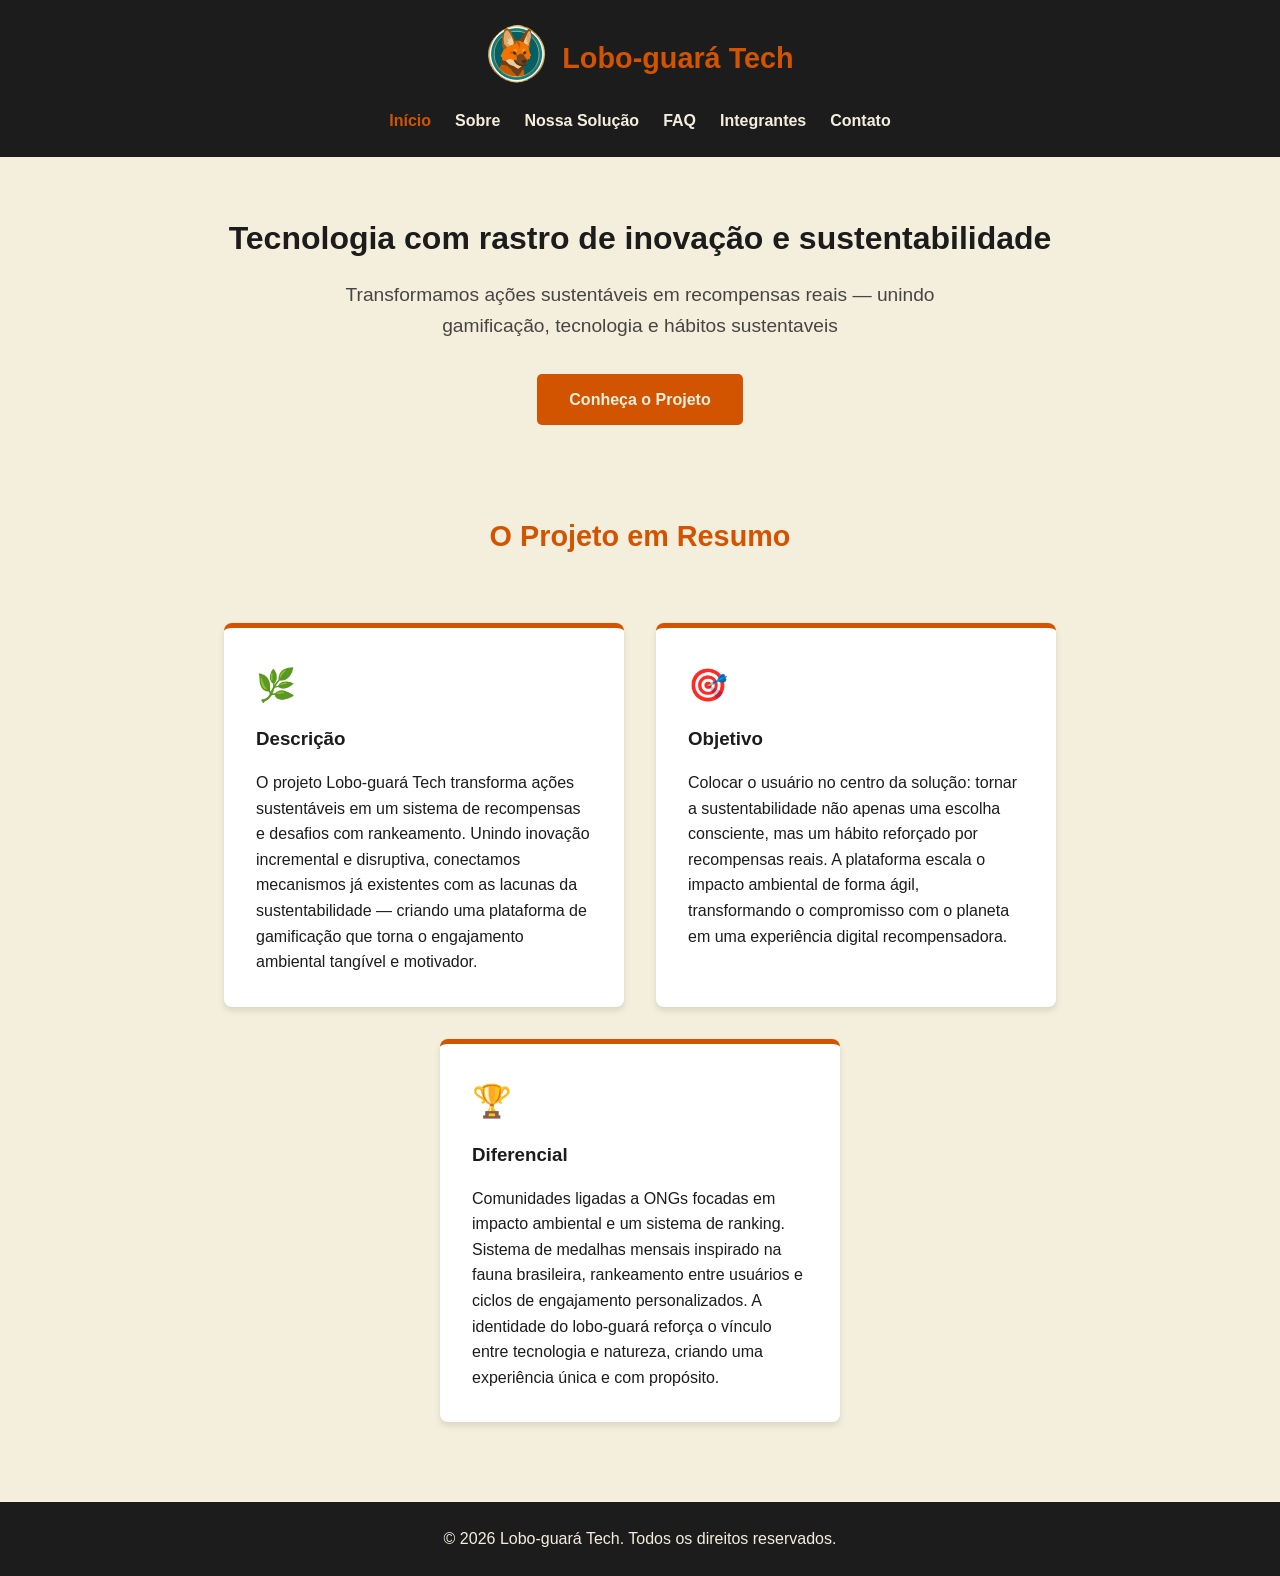
==== commit 6b99690f: "Decima nona versão" ====
--- a/index.html
+++ b/index.html
@@ -62,7 +62,6 @@
 
     <footer>
         <p>&copy; 2026 Lobo-guará Tech. Todos os direitos reservados.</p>
-        <!-- Escreva aqui ou adicione links para redes sociais, se houver -->
     </footer>
 
 </body>
--- a/css/style.css
+++ b/css/style.css
@@ -1,4 +1,5 @@
 /* Cores na regra 60/30/10 */
+
 :root {
     --cor-dominante: #F4EEDD; 
     --cor-secundaria: #D35400; 
@@ -7,7 +8,6 @@
     --fonte-principal: 'Segoe UI', Tahoma, Geneva, Verdana, sans-serif;
 }
 
-/* Reset de informações e layout */
 * {
     margin: 0;
     padding: 0;
@@ -22,6 +22,7 @@
 }
 
 /* Cabeçalho */
+
 .cabecalho-principal {
     background-color: var(--cor-acento);
     color: var(--cor-dominante);
@@ -70,6 +71,7 @@
 }
 
 /* Seções principais */
+
 .info-section {
     text-align: center;
     padding: 3.5rem 1rem;
@@ -147,12 +149,14 @@
 }
 
 /* Rodapé */
+
 footer {
     background-color: var(--cor-acento);
     color: var(--cor-dominante);
     text-align: center;
     padding: 1.5rem 0;
     margin-top: 3rem;
+    flex-shrink: 0;
 }
 
 /* Integrantes */
@@ -187,8 +191,8 @@
 .foto-container img {
     width: 100%;
     height: 250px;
-    object-fit: cover; /* Garante que a foto não fique esticada */
-    filter: grayscale(20%); /* Toque artístico opcional */
+    object-fit: cover;
+    filter: grayscale(20%);
 }
 
 .info-integrante {
@@ -228,18 +232,6 @@
 .btn-social:hover {
     background-color: var(--cor-secundaria);
     color: var(--cor-dominante);
-}
-
-@media (max-width: 480px) {
-    .grid-integrantes {
-        flex-direction: column;
-        align-items: center;
-    }
-    
-    .card-integrante {
-        width: 100%;
-        max-width: 320px;
-    }
 }
 
 /* Sobre */
@@ -255,6 +247,7 @@
 }
 
 /* Cabeçalho das Seções */
+
 .cabecalho-secao {
     margin-bottom: 2.5rem;
 }
@@ -301,6 +294,7 @@
 }
 
 /* Estátistica */
+
 .card-estatistica {
     flex: 1;
     background: var(--cor-acento);
@@ -327,6 +321,7 @@
 }
 
 /* Cards */
+
 .grid-solucao {
     display: grid;
     grid-template-columns: repeat(auto-fit, minmax(300px, 1fr));
@@ -373,6 +368,7 @@
 }
 
 /* Roadmap */
+
 .timeline {
     position: relative;
     max-width: 850px;
@@ -422,29 +418,6 @@
     box-shadow: 0 4px 20px rgba(0, 0, 0, 0.05);
 }
 
-/* Responsividade */
-@media (max-width: 900px) {
-    .conteudo-impacto {
-        flex-direction: column;
-        padding: 2rem;
-        gap: 2rem;
-    }
-
-    .card-estatistica {
-        width: 100%;
-    }
-
-    .secao-sobre h2 {
-        font-size: 1.8rem;
-    }
-}
-
-@media (max-width: 600px) {
-    .timeline::before { left: 17px; }
-    .timeline-item { padding-left: 50px; }
-    .timeline-badge { width: 38px; height: 38px; top: 10px; }
-}
-
 /* Nossa solução */
 
 .container-solucao {
@@ -458,7 +431,6 @@
     text-align: center;
 }
 
-/* Grid layout dinâmico para os 4 pilares */
 .grid-pilares {
     display: grid;
     grid-template-columns: repeat(auto-fit, minmax(250px, 1fr));
@@ -467,12 +439,12 @@
 }
 
 .card-pilar {
-    background-color: var(--cor-fundo-card); /* #FFFFFF */
+    background-color: var(--cor-fundo-card);
     padding: 2.5rem 2rem;
     border-radius: 12px;
     box-shadow: 0 5px 20px rgba(28, 28, 28, 0.05);
     transition: transform 0.3s ease, border-color 0.3s ease;
-    border-top: 5px solid var(--cor-secundaria); /* Toque de 30% (Laranja) no topo */
+    border-top: 5px solid var(--cor-secundaria);
     display: flex;
     flex-direction: column;
     align-items: center;
@@ -481,7 +453,7 @@
 
 .card-pilar:hover {
     transform: translateY(-8px);
-    box-shadow: 0 12px 25px rgba(211, 84, 0, 0.1); /* Sombra sutil em tom laranja */
+    box-shadow: 0 12px 25px rgba(211, 84, 0, 0.1);
 }
 
 .icone-pilar {
@@ -490,7 +462,7 @@
 }
 
 .card-pilar h3 {
-    color: var(--cor-acento); /* Texto 10% */
+    color: var(--cor-acento);
     font-size: 1.3rem;
     margin-bottom: 1rem;
 }
@@ -503,16 +475,17 @@
 }
 
 /* Área de Destaque do Ranking */
+
 .box-destaque {
-    background-color: var(--cor-acento); /* Fundo 10% (Escuro) */
-    color: var(--cor-dominante); /* Texto 60% (Creme) */
+    background-color: var(--cor-acento);
+    color: var(--cor-dominante);
     padding: 3rem 2rem;
     border-radius: 16px;
     text-align: center;
 }
 
 .box-destaque h2 {
-    color: var(--cor-secundaria); /* Destaque em Laranja */
+    color: var(--cor-secundaria);
     margin-bottom: 1.5rem;
     font-size: 2rem;
 }
@@ -565,18 +538,8 @@
     line-height: 1.4;
 }
 
-/* Ajustes de Responsividade */
-@media (max-width: 768px) {
-    .fluxo-ranking {
-        flex-direction: column;
-        gap: 3rem;
-    }
-    .etapa-ranking {
-        width: 100%;
-    }
-}
-
 /* Faq */
+
 .container-faq {
     max-width: 800px;
     margin: 0 auto;
@@ -656,6 +619,7 @@
 }
 
 /* Contato */
+
 .container-contato {
     display: flex;
     justify-content: space-between;
@@ -738,16 +702,10 @@
     border: 1px solid #c3e6cb;
 }
 
-@media (max-width: 768px) {
-    .container-contato {
-        flex-direction: column;
-        margin: 2rem auto;
-    }
-}
 
 /* Resposividade */
 
-@media (max-width: 768px) {
+@media (max-width: 1300px) {
     .cabecalho-principal {
         flex-direction: column;
         gap: 1rem;
@@ -764,18 +722,75 @@
     }
 }
 
+@media (max-width: 900px) {
+    .conteudo-impacto {
+        flex-direction: column;
+        padding: 2rem;
+        gap: 2rem;
+    }
+
+    .card-estatistica {
+        width: 100%;
+    }
+
+    .secao-sobre h2 {
+        font-size: 1.8rem;
+    }
+}
+
+@media (max-width: 768px) {
+    .card-info,
+    .etapa-ranking {
+        width: 100%;
+    }
+    
+    .container-contato,
+    .fluxo-ranking {
+        flex-direction: column;
+    }
+
+    .container-contato {
+        margin: 2rem auto;
+    }
+
+    .fluxo-ranking {
+        gap: 3rem;
+    }
+}
+
+
+@media (max-width: 600px) {
+    .timeline::before { 
+        left: 17px; 
+    }
+    .timeline-item { 
+        padding-left: 50px; 
+    }
+    .timeline-badge { 
+        width: 38px; 
+        height: 38px; 
+        top: 10px; 
+    }
+}
+
 @media (max-width: 480px) {
-    .destaques {
+    .destaques, 
+    .grid-integrantes {
         flex-direction: column;
         align-items: center;
-    }
-
-    .card-info {
-        width: 100%;
+        gap: 0.5rem;
     }
 
     .menu-navegacao ul {
         flex-direction: column;
+        align-items: center;
+        justify-content: center;
+        flex-wrap: nowrap;
         gap: 0.5rem;
     }
-}
+
+    .card-integrante {
+        width: 100%;
+        max-width: 320px;
+    }
+}
